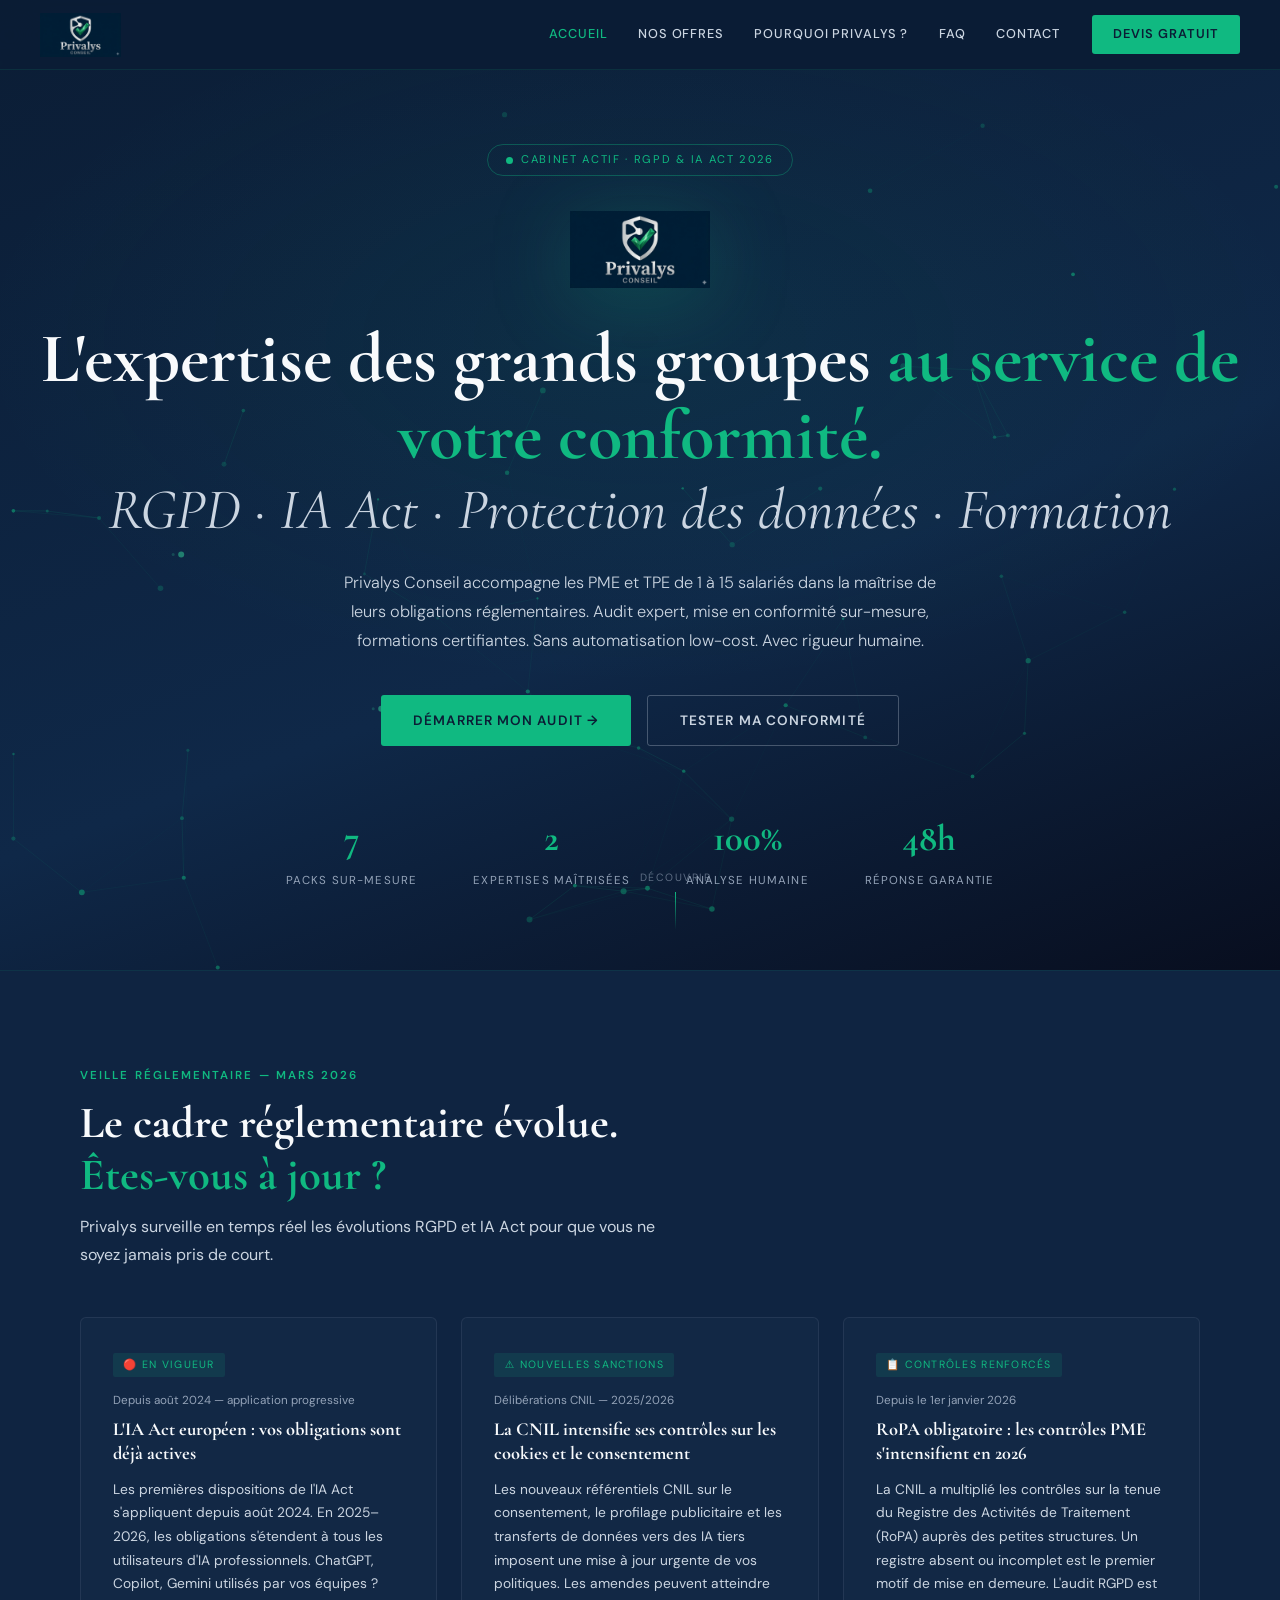
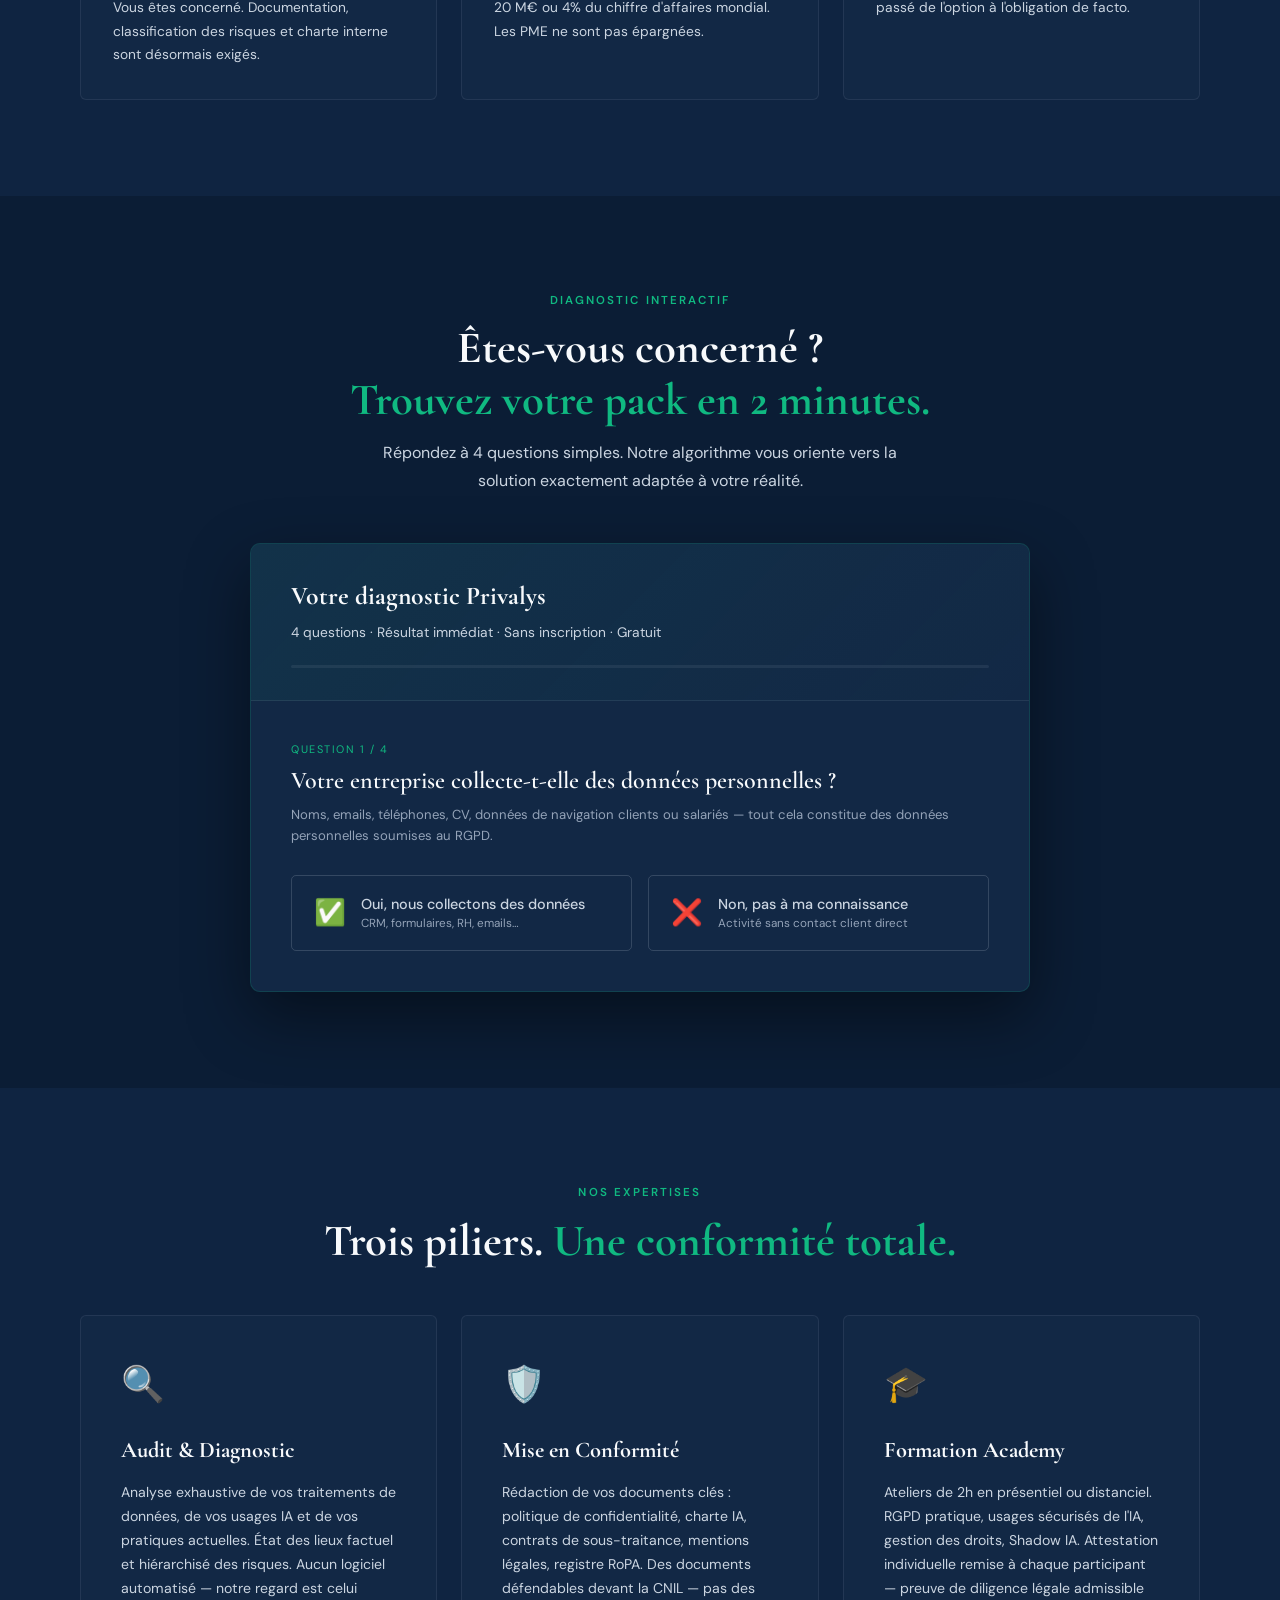
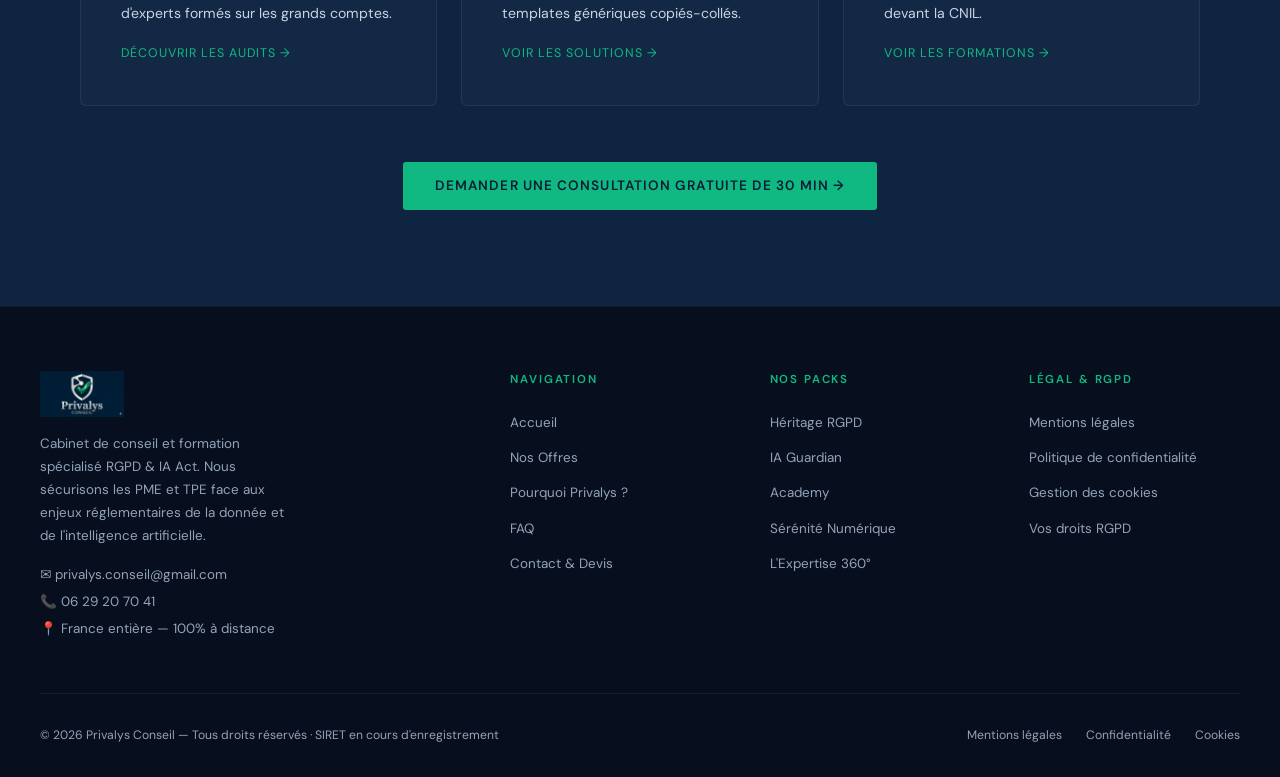
==== index.html @ 79438942 "Add files via upload" ====
<!DOCTYPE html>
<html lang="fr">
<head>
<meta charset="UTF-8">
<meta name="viewport" content="width=device-width, initial-scale=1.0">
<title>Privalys Conseil — RGPD & IA Act pour PME et TPE</title>
<meta name="description" content="Cabinet de conseil et formation spécialisé RGPD et IA Act. Audit, mise en conformité et formation pour PME et TPE de 1 à 15 salariés. Expert en protection des données et intelligence artificielle.">
<link rel="stylesheet" href="style.css">
<style>
/* ── HERO ── */
#hero {
  min-height: 100vh; position: relative; display: flex; align-items: center;
  overflow: hidden;
  background: radial-gradient(ellipse 80% 55% at 50% 35%, rgba(16,185,129,0.07) 0%, transparent 65%),
              linear-gradient(160deg, #0B1D35 0%, #0F2848 60%, #080E1F 100%);
}
#heroCanvas { position: absolute; inset: 0; width: 100%; height: 100%; z-index: 0; opacity: 0.6; }
.hero-wrap { position: relative; z-index: 2; max-width: 1280px; margin: 0 auto; padding: 9rem 2.5rem 5rem; display: flex; flex-direction: column; align-items: center; text-align: center; }
.hero-badge { display: inline-flex; align-items: center; gap: 0.5rem; padding: 0.38rem 1.1rem; border: 1px solid rgba(16,185,129,0.35); border-radius: 100px; font-size: 0.7rem; letter-spacing: 0.15em; text-transform: uppercase; color: var(--emeraude); margin-bottom: 2.2rem; animation: fadeUp 0.6s ease both; }
.badge-dot { width: 7px; height: 7px; background: var(--emeraude); border-radius: 50%; animation: pulse 2s infinite; }
@keyframes pulse { 0%,100%{opacity:1;transform:scale(1)} 50%{opacity:0.4;transform:scale(1.6)} }
.hero-logo { width: 140px; margin-bottom: 2rem; animation: fadeUp 0.6s 0.1s ease both; filter: drop-shadow(0 12px 40px rgba(16,185,129,0.22)); }
.hero-h1 { font-family: var(--serif); font-size: clamp(2.3rem,5.5vw,4.5rem); font-weight: 700; line-height: 1.1; color: var(--blanc); animation: fadeUp 0.6s 0.2s ease both; }
.hero-h1 .em { color: var(--emeraude); }
.hero-sub-title { display: block; font-weight: 400; font-style: italic; color: var(--argent-l); font-size: 0.82em; margin-top: 0.3rem; }
.hero-p { font-size: 1.02rem; font-weight: 300; line-height: 1.78; color: var(--argent-l); max-width: 620px; margin: 1.6rem auto 0; animation: fadeUp 0.6s 0.3s ease both; }
.hero-btns { display: flex; gap: 1rem; margin-top: 2.5rem; flex-wrap: wrap; justify-content: center; animation: fadeUp 0.6s 0.4s ease both; }
.hero-stats { display: flex; gap: 3.5rem; margin-top: 4rem; flex-wrap: wrap; justify-content: center; animation: fadeUp 0.6s 0.5s ease both; }
.stat { text-align: center; }
.stat-n { font-family: var(--serif); font-size: 2.3rem; font-weight: 700; color: var(--emeraude); display: block; }
.stat-l { font-size: 0.72rem; letter-spacing: 0.1em; text-transform: uppercase; color: var(--argent); display: block; margin-top: 0.15rem; }
.scroll-cue { position: absolute; bottom: 2.5rem; left: 50%; transform: translateX(-50%); z-index: 2; display: flex; flex-direction: column; align-items: center; gap: 0.35rem; animation: fadeUp 0.8s 0.9s ease both; }
.scroll-cue span { font-size: 0.66rem; letter-spacing: 0.14em; text-transform: uppercase; color: rgba(148,163,184,0.6); }
.scroll-cue-line { width: 1px; height: 38px; background: linear-gradient(to bottom, var(--emeraude), transparent); animation: lineAnim 2.2s infinite; }
@keyframes lineAnim { 0%,100%{transform:scaleY(1);opacity:1} 50%{transform:scaleY(0.5);opacity:0.4} }
@keyframes fadeUp { from{opacity:0;transform:translateY(20px)} to{opacity:1;transform:translateY(0)} }

/* ── URGENCE ── */
#urgence { padding: 6rem 2.5rem; background: var(--bleu-mid); border-top: 1px solid rgba(16,185,129,0.1); }
.urgence-hd { display: flex; justify-content: space-between; align-items: flex-end; margin-bottom: 3rem; flex-wrap: wrap; gap: 1.5rem; }
.actu-grid { display: grid; grid-template-columns: repeat(3,1fr); gap: 1.5rem; }
.actu-card { padding: 2rem; position: relative; overflow: hidden; cursor: default; }
.actu-card-bar { position: absolute; top: 0; left: 0; width: 3px; height: 0; background: var(--emeraude); transition: height 0.4s ease; }
.actu-card:hover .actu-card-bar { height: 100%; }
.actu-tag { display: inline-block; padding: 0.2rem 0.65rem; background: rgba(16,185,129,0.12); color: var(--emeraude); font-size: 0.66rem; letter-spacing: 0.12em; text-transform: uppercase; border-radius: 2px; margin-bottom: 0.9rem; }
.actu-date { font-size: 0.73rem; color: var(--argent); margin-bottom: 0.5rem; }
.actu-h { font-family: var(--serif); font-size: 1.15rem; font-weight: 700; color: var(--blanc); line-height: 1.3; margin-bottom: 0.75rem; }
.actu-p { font-size: 0.86rem; color: var(--argent-l); line-height: 1.72; }

/* ── QUIZ ── */
#quiz { padding: 6rem 2.5rem; background: var(--bleu); }
.quiz-box { max-width: 780px; margin: 3rem auto 0; background: var(--bleu-card); border: 1px solid rgba(16,185,129,0.18); border-radius: 10px; overflow: hidden; box-shadow: var(--sh); }
.quiz-head { padding: 2rem 2.5rem; border-bottom: 1px solid rgba(203,213,225,0.09); background: linear-gradient(135deg, rgba(16,185,129,0.07), transparent); }
.quiz-head h3 { font-family: var(--serif); font-size: 1.6rem; font-weight: 700; color: var(--blanc); margin-bottom: 0.25rem; }
.quiz-head p { font-size: 0.86rem; color: var(--argent-l); }
.qbar-wrap { height: 3px; background: rgba(203,213,225,0.08); margin-top: 1.4rem; border-radius: 100px; overflow: hidden; }
#quizBar { height: 100%; background: linear-gradient(90deg, var(--emeraude), var(--em-l)); transition: width 0.5s ease; border-radius: 100px; width: 0%; }
.quiz-body { padding: 2.5rem; }
.q-step { display: none; animation: fadeUp 0.4s ease; }
.q-step.active { display: block; }
.q-num { font-size: 0.68rem; letter-spacing: 0.14em; text-transform: uppercase; color: var(--emeraude); margin-bottom: 0.45rem; }
.q-text { font-family: var(--serif); font-size: 1.5rem; font-weight: 600; color: var(--blanc); line-height: 1.25; margin-bottom: 0.5rem; }
.q-hint { font-size: 0.82rem; color: var(--argent); margin-bottom: 1.8rem; line-height: 1.6; }
.q-opts { display: grid; grid-template-columns: 1fr 1fr; gap: 1rem; }
.q-opt { display: flex; align-items: flex-start; gap: 0.9rem; padding: 1.2rem 1.4rem; border: 1px solid rgba(203,213,225,0.18); border-radius: 5px; cursor: pointer; transition: var(--t); font-size: 0.9rem; color: var(--argent-l); background: transparent; text-align: left; }
.q-opt:hover { border-color: var(--emeraude); color: var(--blanc); background: rgba(16,185,129,0.07); }
.q-opt.sel { border-color: var(--emeraude); color: var(--blanc); background: rgba(16,185,129,0.13); }
.q-ico { font-size: 1.6rem; flex-shrink: 0; margin-top: 0.1rem; }
.q-lbl { font-weight: 500; display: block; }
.q-sub { font-size: 0.73rem; color: var(--argent); display: block; margin-top: 0.15rem; }
.quiz-result { display: none; padding: 2.5rem; animation: fadeUp 0.5s ease; }
.quiz-result.show { display: block; }
.res-header { display: flex; align-items: center; gap: 1rem; margin-bottom: 1.8rem; }
.res-ico { font-size: 2.8rem; }
.res-tag { font-size: 0.7rem; letter-spacing: 0.13em; text-transform: uppercase; color: var(--emeraude); margin-bottom: 0.2rem; }
.res-name { font-family: var(--serif); font-size: 1.85rem; font-weight: 700; color: var(--blanc); }
.res-card { background: linear-gradient(135deg, rgba(16,185,129,0.09), rgba(16,185,129,0.02)); border: 1px solid rgba(16,185,129,0.28); border-radius: 8px; padding: 2rem; }
.res-desc { font-size: 0.92rem; color: var(--argent-l); line-height: 1.75; margin-bottom: 1.2rem; }
.res-price { font-family: var(--serif); font-size: 1.5rem; font-weight: 700; color: var(--emeraude); margin-bottom: 1.3rem; }
#resList { list-style: none; }
#resList li { font-size: 0.85rem; color: var(--argent-l); padding: 0.32rem 0; display: flex; align-items: baseline; gap: 0.55rem; border-bottom: 1px solid rgba(203,213,225,0.06); }
#resList li:last-child { border-bottom: none; }
#resList li::before { content: '✓'; color: var(--emeraude); font-weight: 700; flex-shrink: 0; }
.res-actions { display: flex; gap: 1rem; flex-wrap: wrap; margin-top: 2rem; }
.quiz-reset { background: transparent; border: 1px solid rgba(203,213,225,0.18); color: var(--argent); padding: 0.7rem 1.3rem; border-radius: 3px; font-size: 0.8rem; transition: var(--t); }
.quiz-reset:hover { border-color: var(--argent-l); color: var(--blanc); }

/* ── PILIERS ── */
#piliers { padding: 6rem 2.5rem; background: var(--bleu-mid); }
.piliers-grid { display: grid; grid-template-columns: repeat(3,1fr); gap: 1.5rem; margin-top: 3rem; }
.pilier-card { padding: 2.5rem; position: relative; overflow: hidden; }
.pilier-bottom { position: absolute; bottom: 0; left: 0; right: 0; height: 2px; background: linear-gradient(90deg, var(--emeraude), transparent); transform: scaleX(0); transform-origin: left; transition: transform 0.4s ease; }
.pilier-card:hover .pilier-bottom { transform: scaleX(1); }
.pilier-ico { font-size: 2.2rem; margin-bottom: 1.2rem; }
.pilier-h { font-family: var(--serif); font-size: 1.4rem; font-weight: 700; color: var(--blanc); margin-bottom: 0.75rem; }
.pilier-p { font-size: 0.88rem; color: var(--argent-l); line-height: 1.72; }
.pilier-link { display: inline-flex; align-items: center; gap: 0.4rem; margin-top: 1.2rem; font-size: 0.78rem; letter-spacing: 0.08em; text-transform: uppercase; color: var(--emeraude); transition: gap 0.25s; }
.pilier-link:hover { gap: 0.7rem; }

@media (max-width: 900px) {
  .actu-grid, .piliers-grid { grid-template-columns: 1fr; }
  .q-opts { grid-template-columns: 1fr; }
  .hero-stats { gap: 2rem; }
}
</style>
</head>
<body>

<!-- NAV SNIPPET — included by reference in each page -->
<nav id="mainNav">
  <div class="nav-inner">
    <a href="index.html" class="nav-logo">
      <img src="[data-uri]" alt="Privalys Conseil">
    </a>
    <div class="nav-links">
      <a href="index.html" class="nav-link">Accueil</a>
      <a href="offres.html" class="nav-link">Nos Offres</a>
      <a href="pourquoi.html" class="nav-link">Pourquoi Privalys ?</a>
      <a href="faq.html" class="nav-link">FAQ</a>
      <a href="contact.html" class="nav-link">Contact</a>
      <a href="contact.html" class="nav-cta">Devis gratuit</a>
    </div>
    <div class="hamburger" id="hamburger">
      <span></span><span></span><span></span>
    </div>
  </div>
</nav>
<div class="mobile-menu" id="mobileMenu">
  <a href="index.html">Accueil</a>
  <a href="offres.html">Nos Offres</a>
  <a href="pourquoi.html">Pourquoi Privalys ?</a>
  <a href="faq.html">FAQ</a>
  <a href="contact.html">Contact & Devis</a>
</div>

<!-- ════ HERO ════ -->
<section id="hero">
  <canvas id="heroCanvas"></canvas>
  <div class="hero-wrap">
    <div class="hero-badge"><span class="badge-dot"></span>Cabinet actif · RGPD & IA Act 2026</div>
    <img src="[data-uri]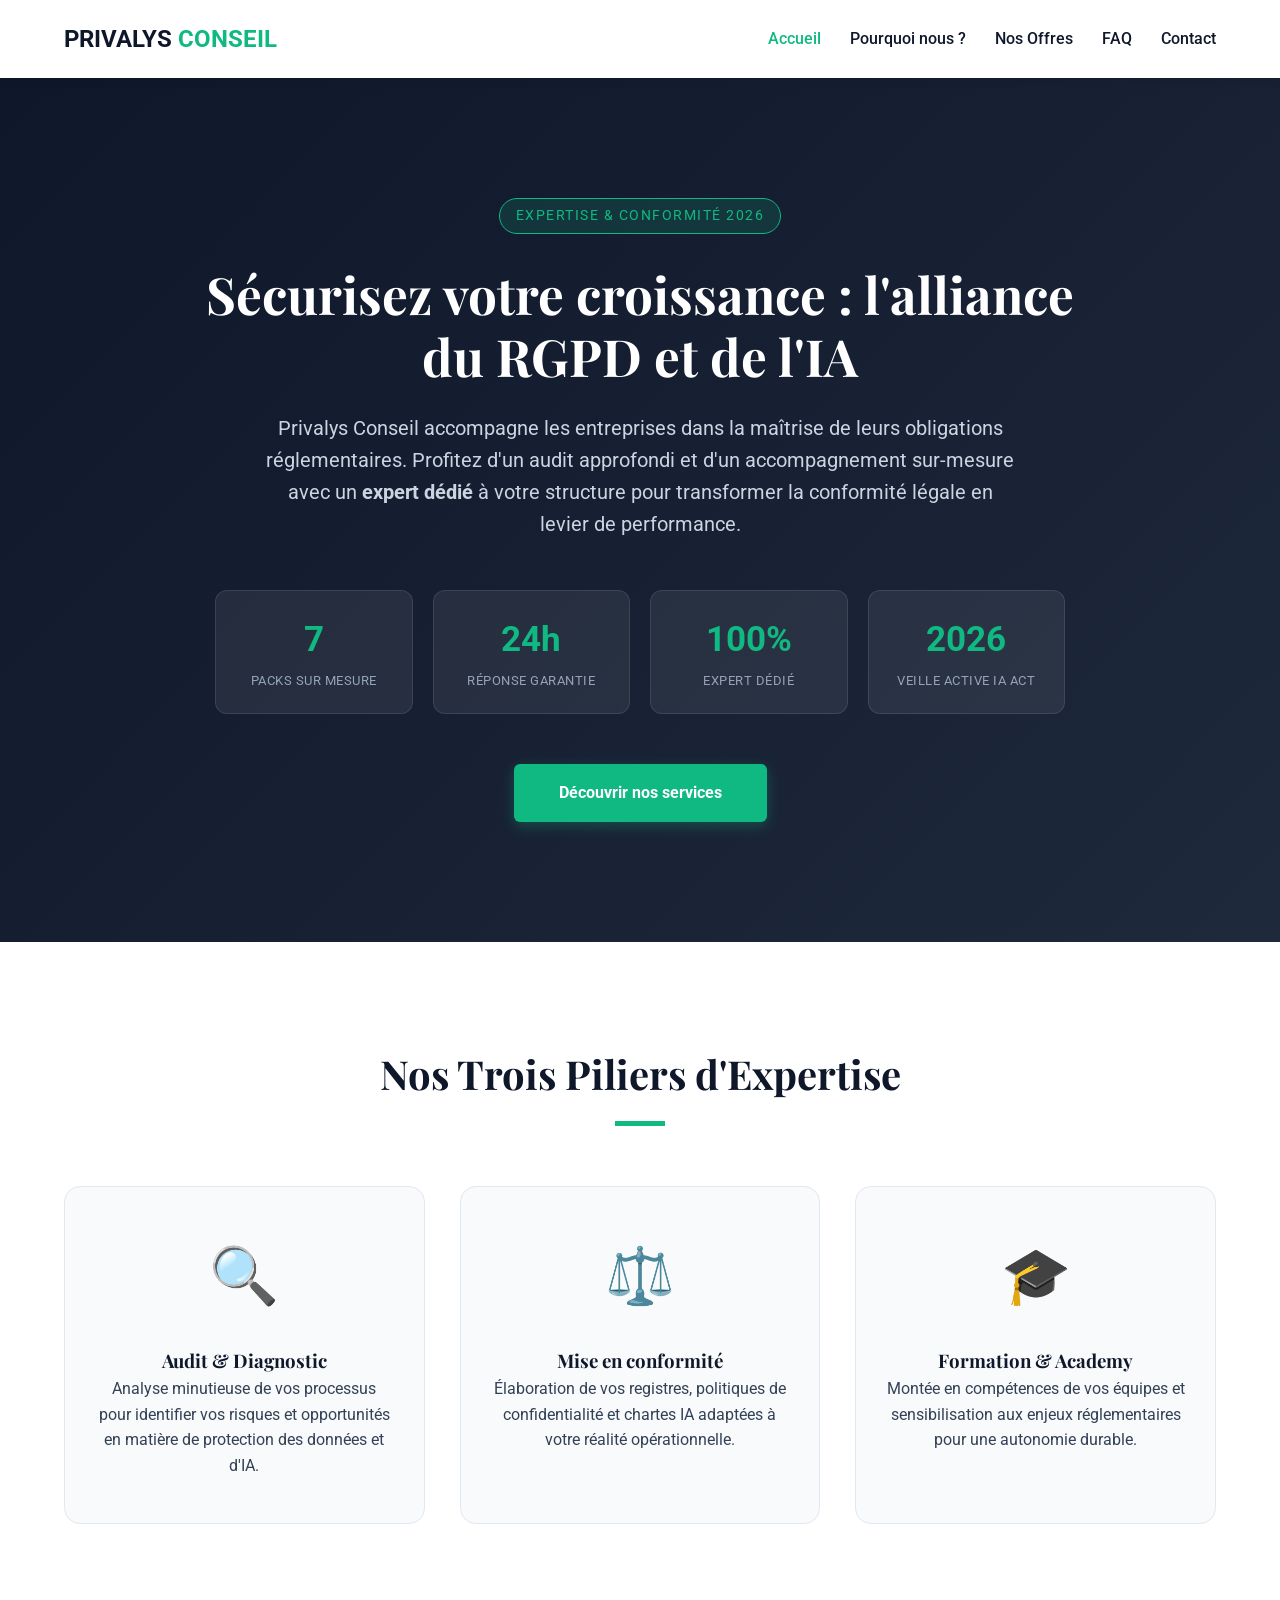
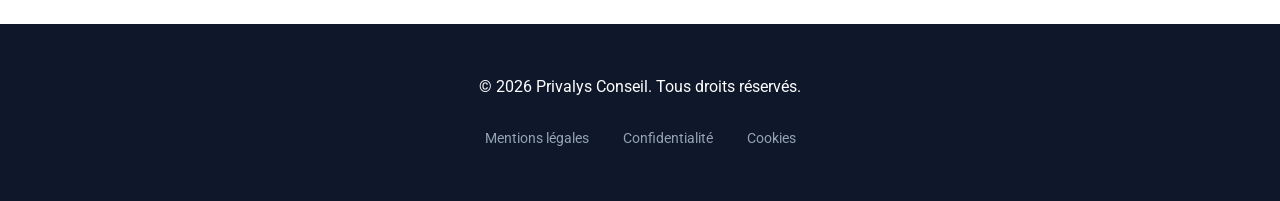
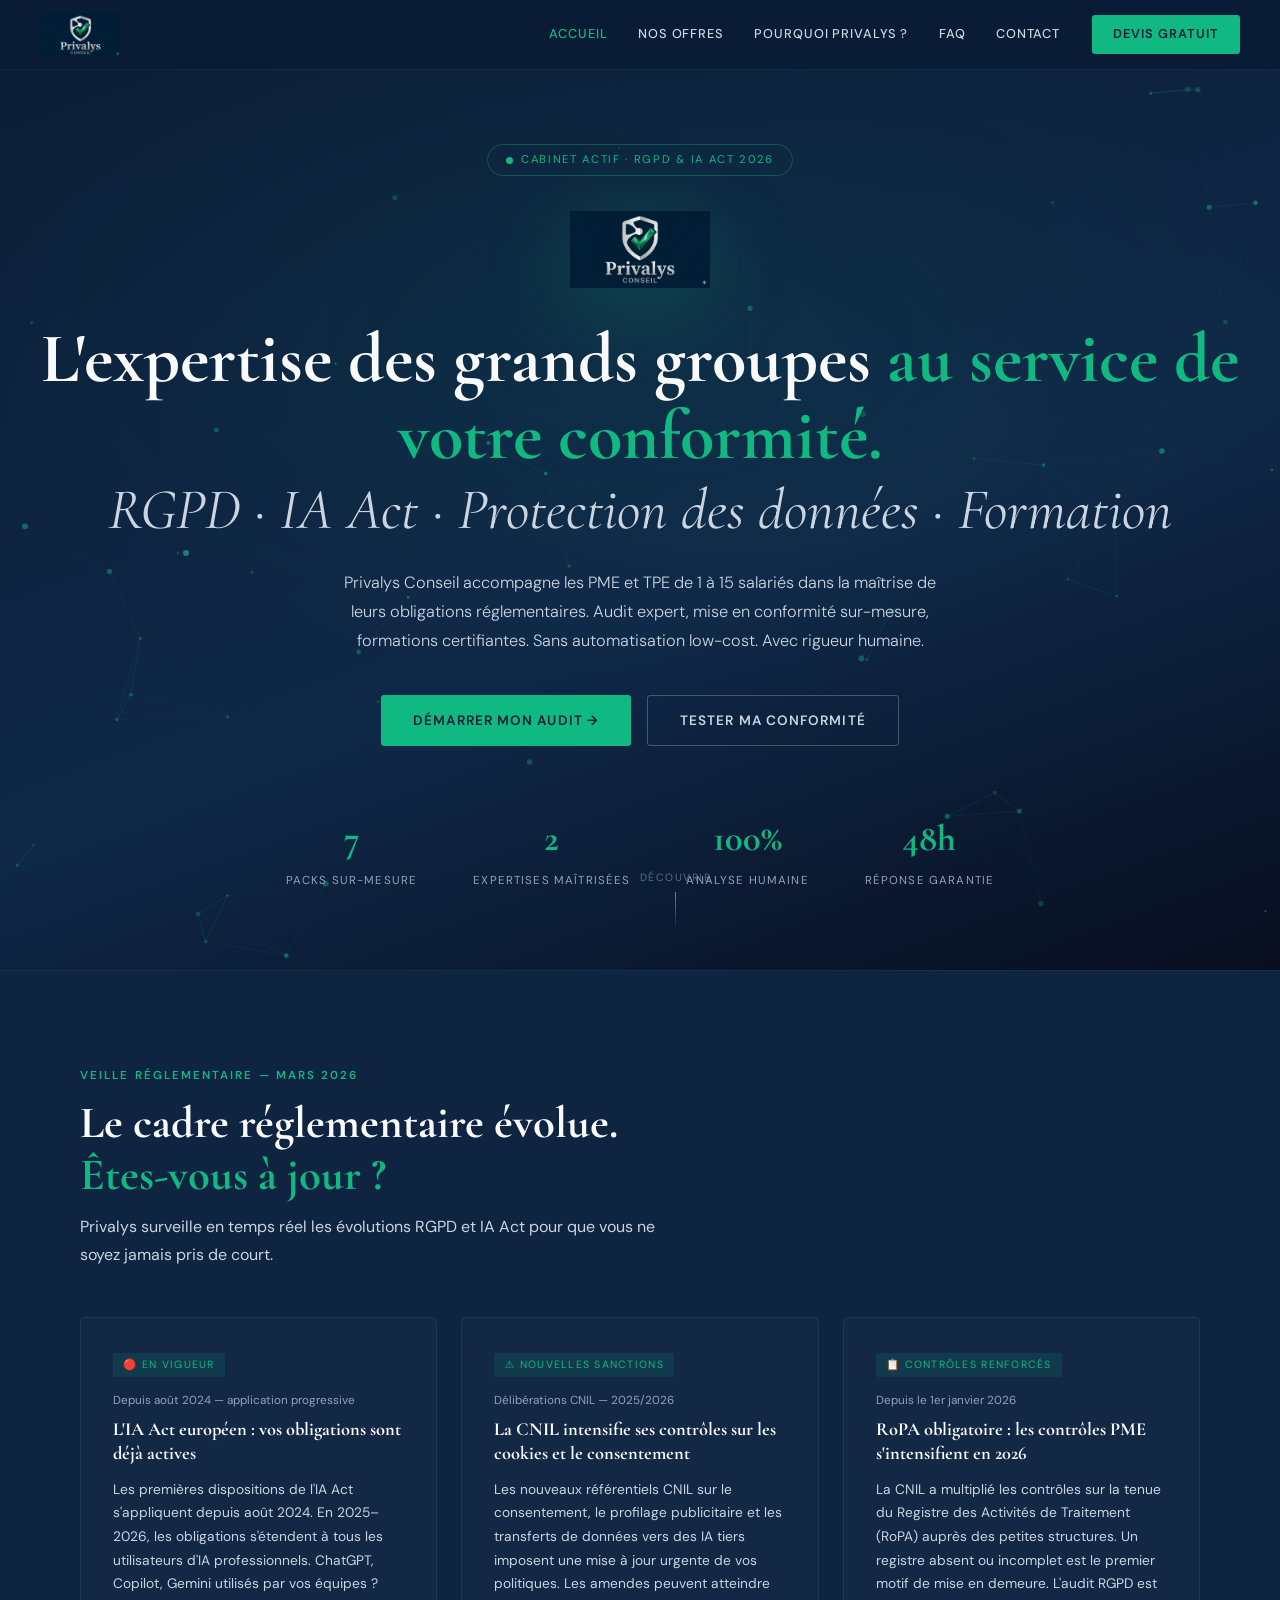
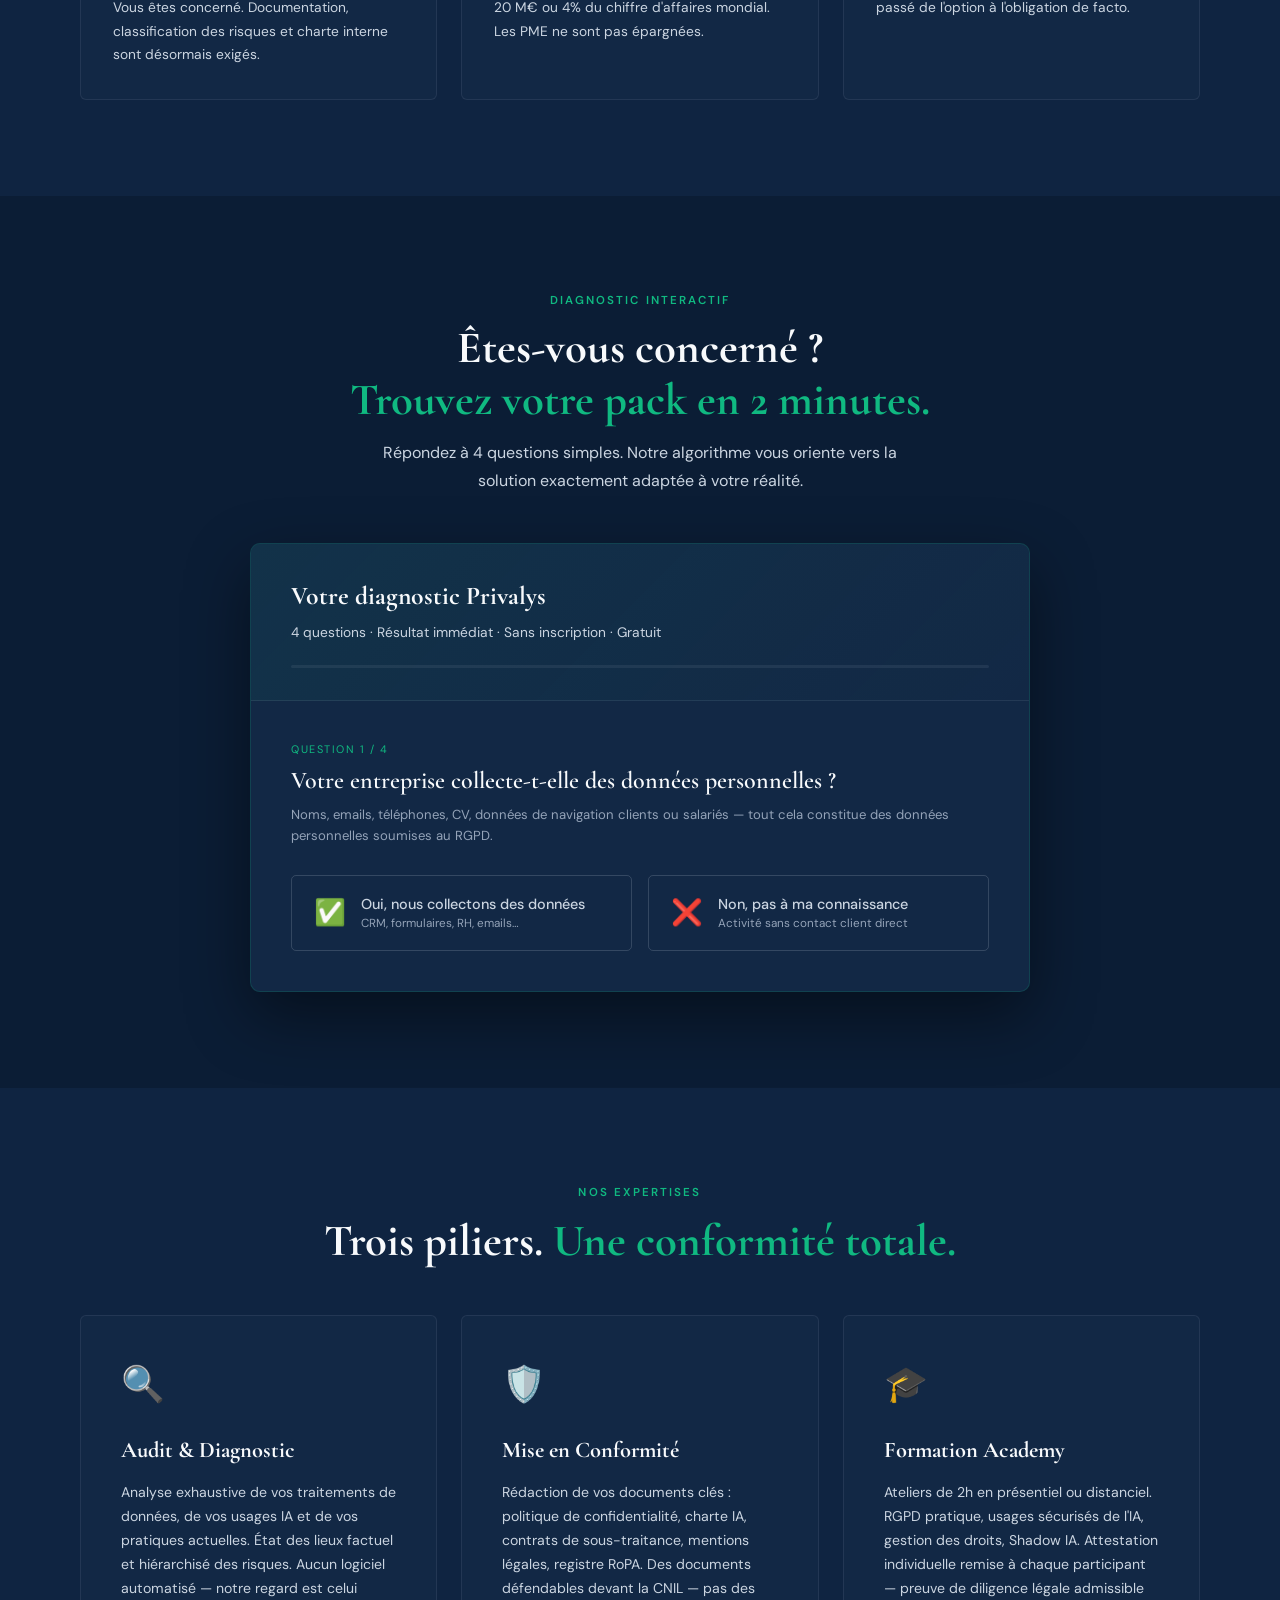
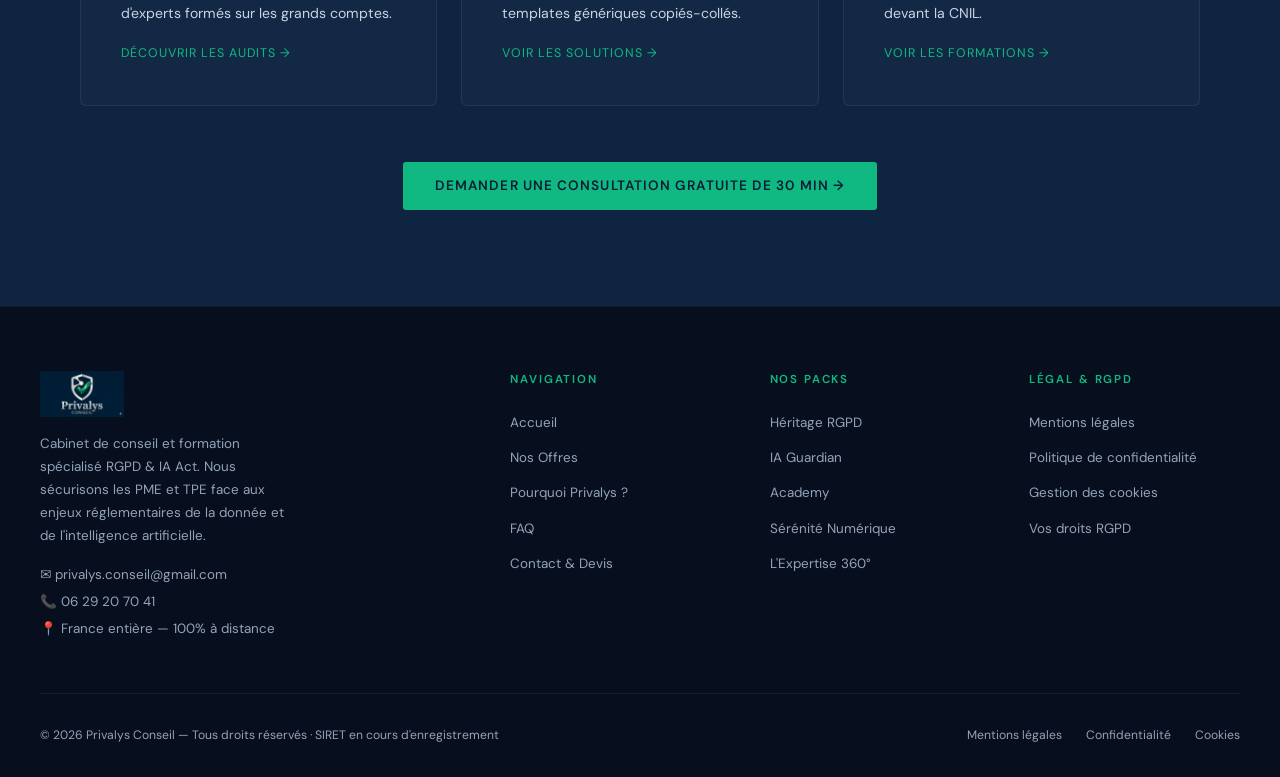
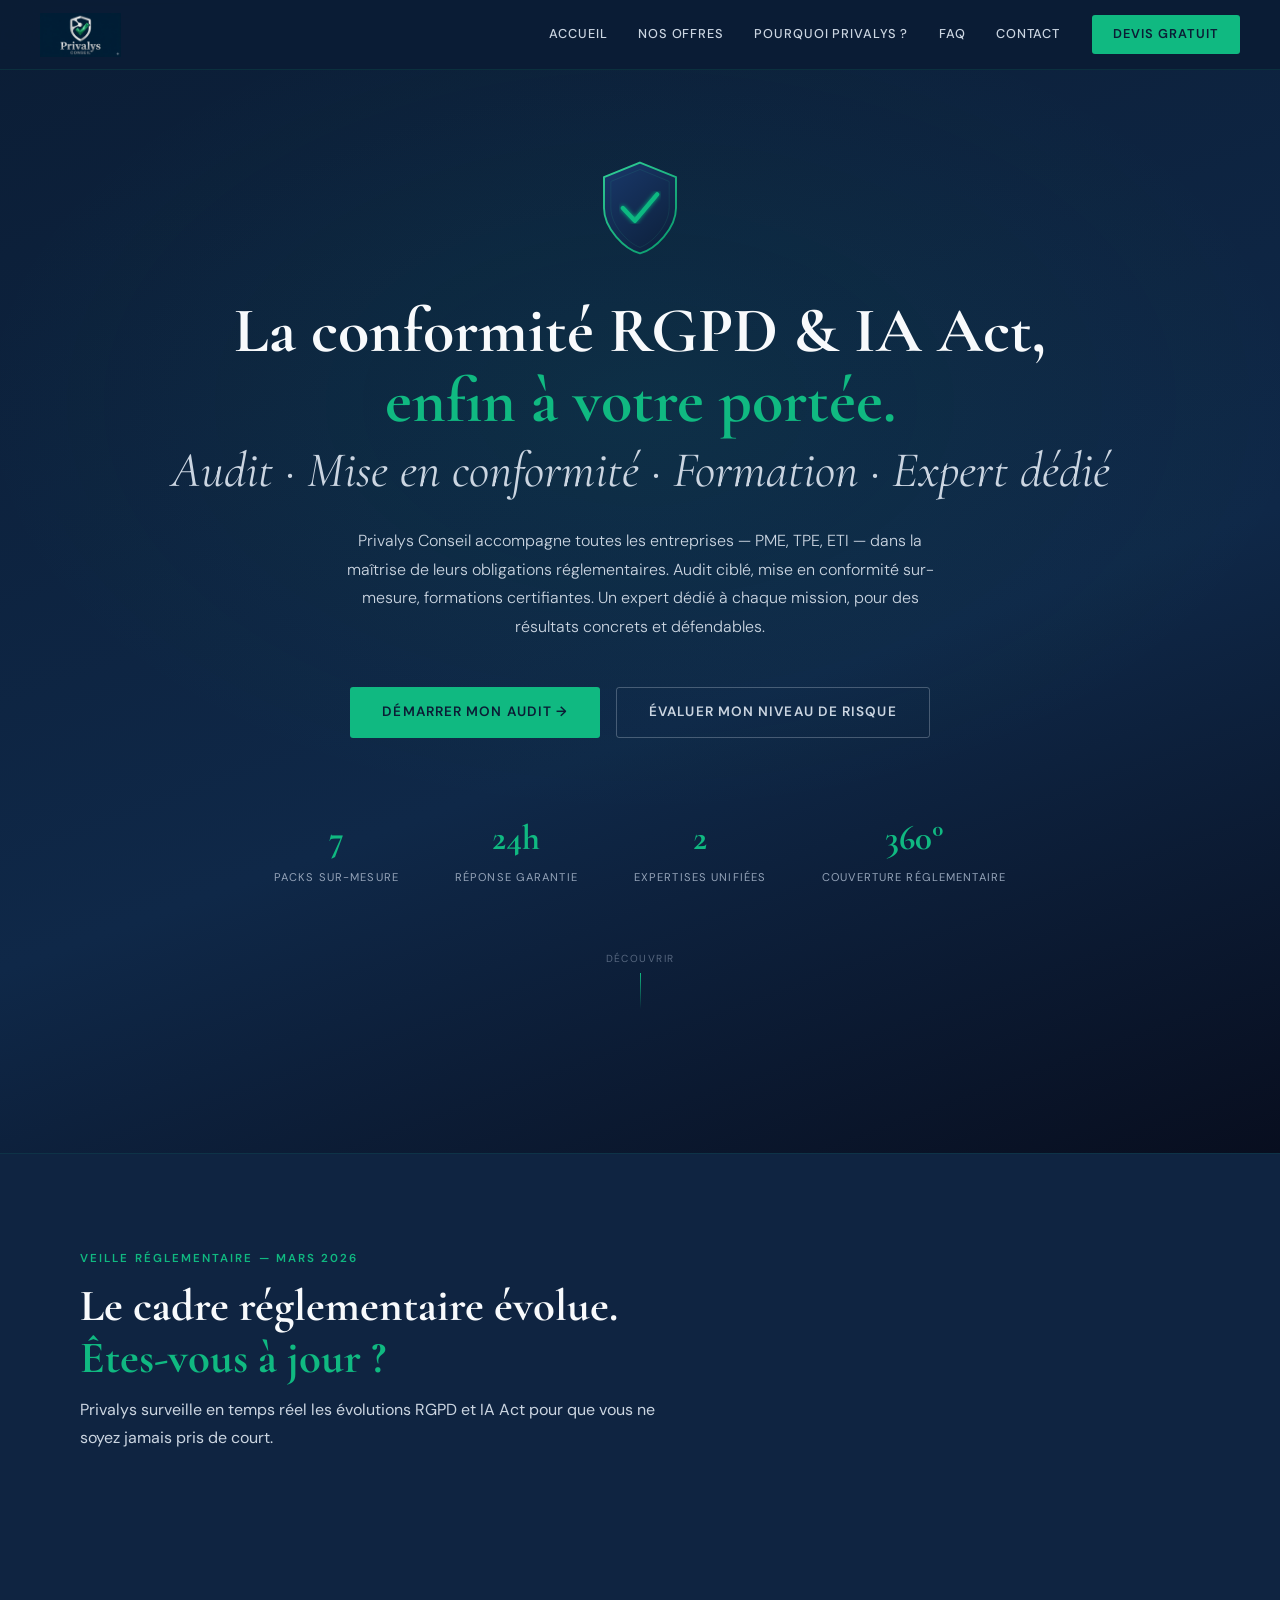
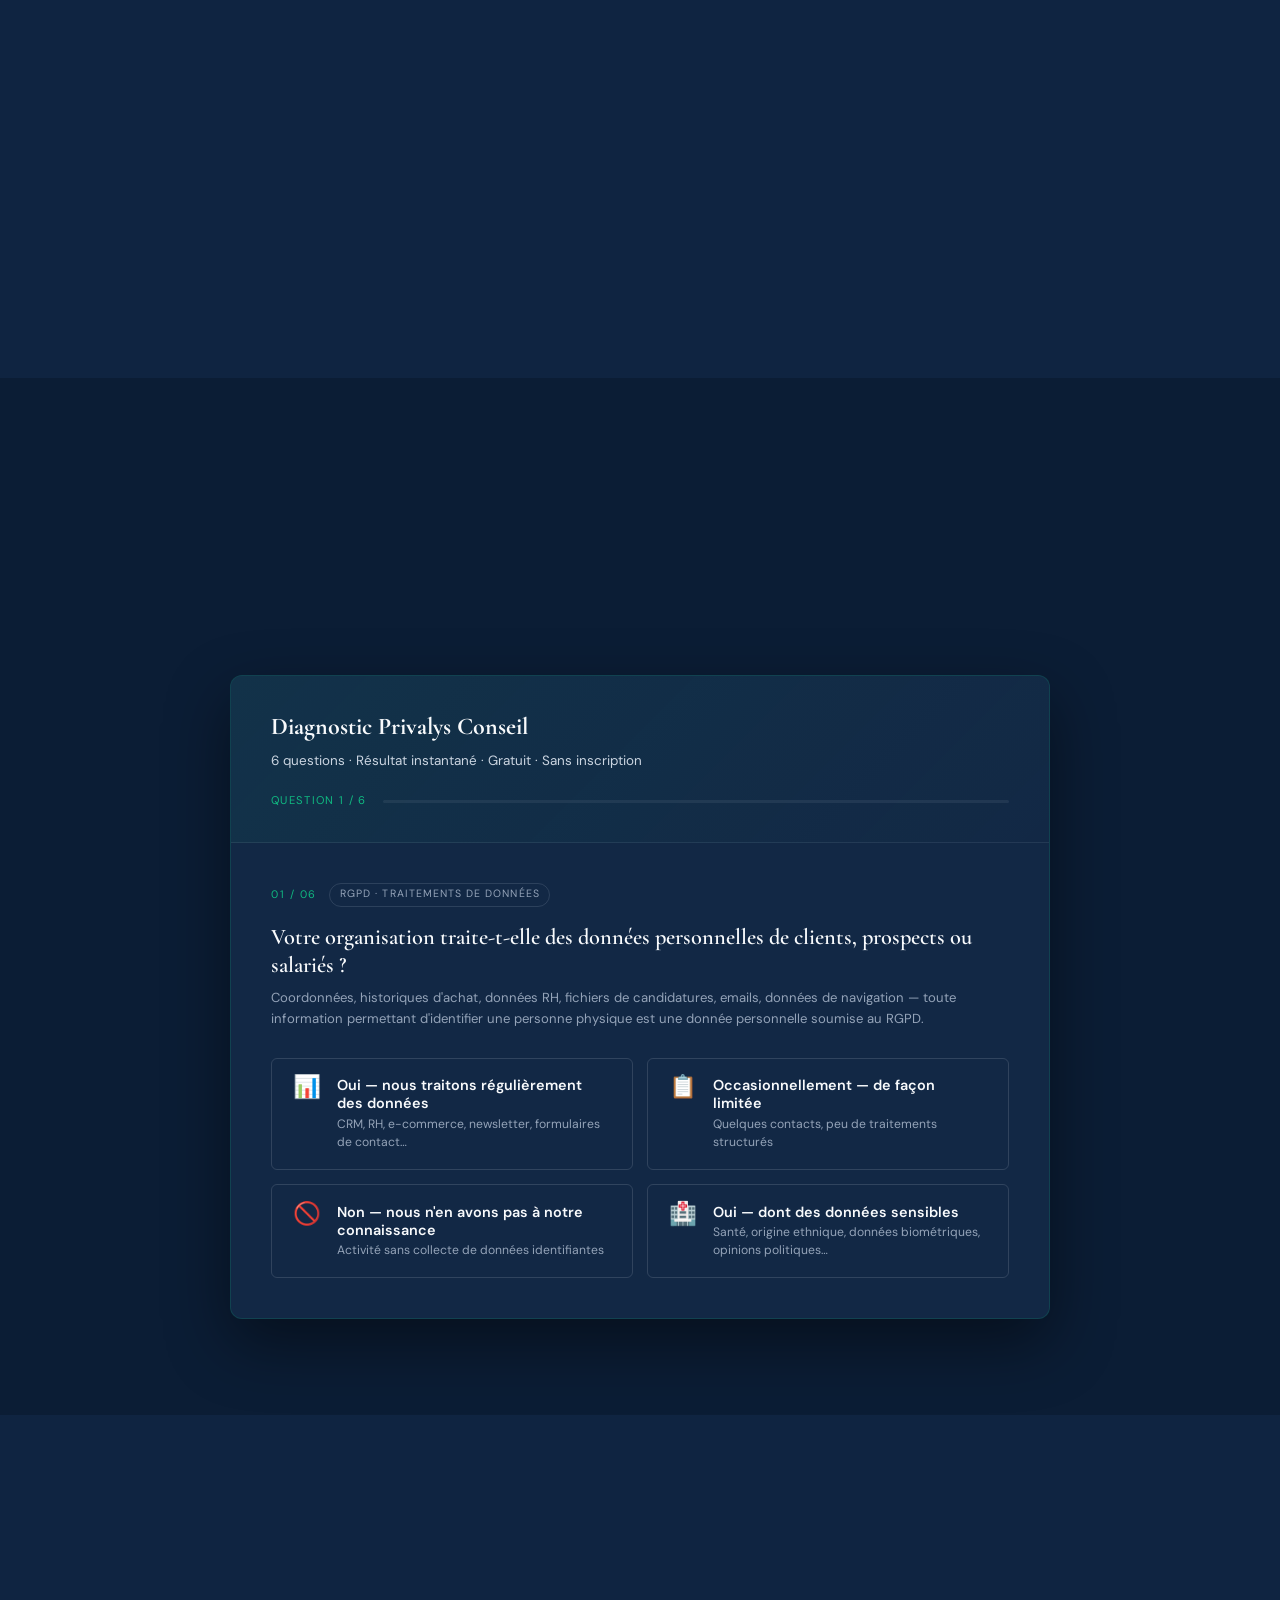
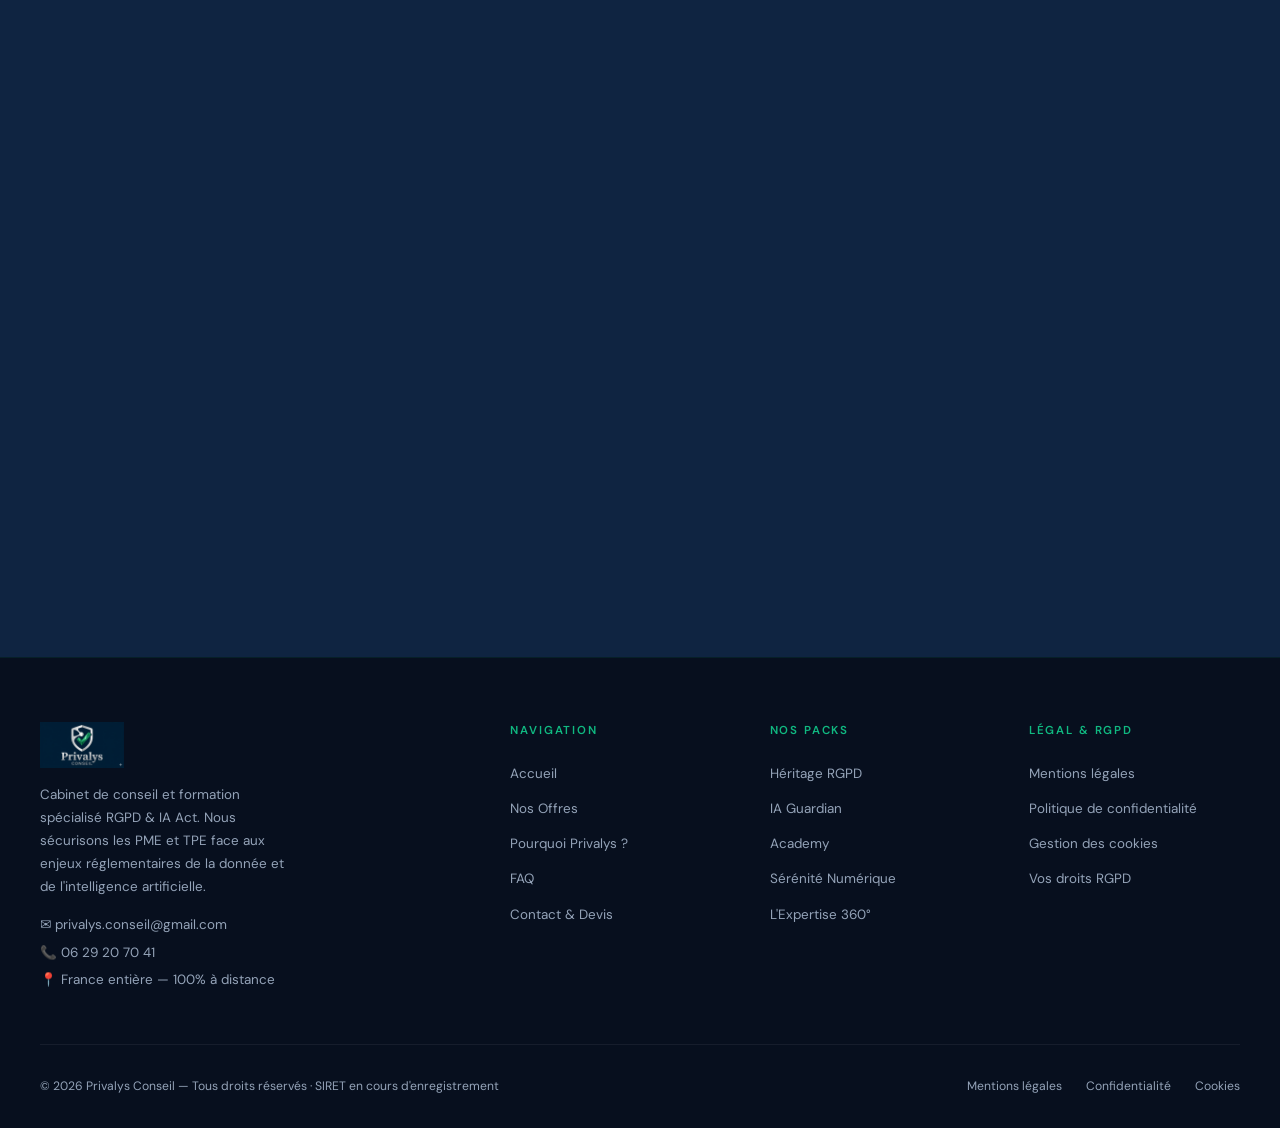
